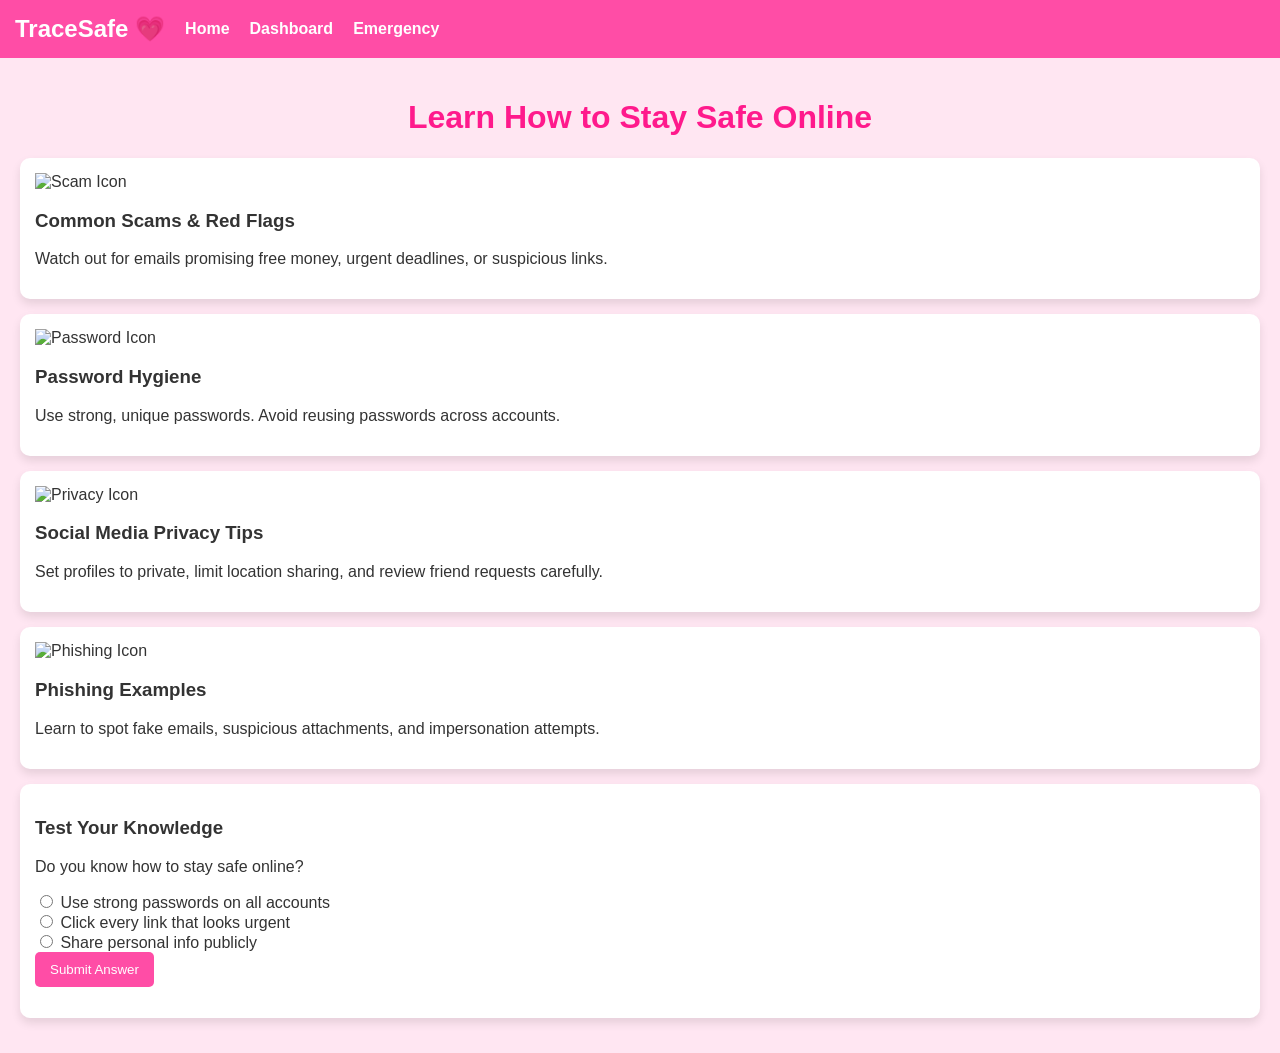
==== education.html @ 44fb7d3f "education.html" ====
<!DOCTYPE html>
<html>
<head>
  <title>TraceSafe Education</title>
  <link rel="stylesheet" href="style.css">
  <script src="script.js" defer></script>
</head>
<body>
  <nav>
    <h2>TraceSafe 💗</h2>
    <a href="index.html">Home</a>
    <a href="dashboard.html">Dashboard</a>
    <a href="emergency.html">Emergency</a>
  </nav>

  <div class="container">
    <h1>Learn How to Stay Safe Online</h1>

    <div class="card">
      <img src="https://via.placeholder.com/50?text=⚠️" alt="Scam Icon">
      <h3>Common Scams & Red Flags</h3>
      <p>Watch out for emails promising free money, urgent deadlines, or suspicious links.</p>
    </div>

    <div class="card">
      <img src="https://via.placeholder.com/50?text=🔑" alt="Password Icon">
      <h3>Password Hygiene</h3>
      <p>Use strong, unique passwords. Avoid reusing passwords across accounts.</p>
    </div>

    <div class="card">
      <img src="https://via.placeholder.com/50?text=📱" alt="Privacy Icon">
      <h3>Social Media Privacy Tips</h3>
      <p>Set profiles to private, limit location sharing, and review friend requests carefully.</p>
    </div>

    <div class="card">
      <img src="https://via.placeholder.com/50?text=✉️" alt="Phishing Icon">
      <h3>Phishing Examples</h3>
      <p>Learn to spot fake emails, suspicious attachments, and impersonation attempts.</p>
    </div>

    <div class="card">
      <h3>Test Your Knowledge</h3>
      <p>Do you know how to stay safe online?</p>
      <label><input type="radio" name="quiz" value="correct"> Use strong passwords on all accounts</label><br>
      <label><input type="radio" name="quiz" value="wrong"> Click every link that looks urgent</label><br>
      <label><input type="radio" name="quiz" value="wrong"> Share personal info publicly</label><br>
      <button onclick="checkQuiz()">Submit Answer</button>
      <p id="quizResult"></p>
    </div>
  </div>
</body>
</html>
---- style.css ----
body {
  font-family: Arial, sans-serif;
  background-color: #ffe6f2;
  color: #333;
  margin: 0;
  padding: 0;
}

nav {
  background-color: #ff4da6;
  padding: 15px;
  display: flex;
  gap: 20px;
  align-items: center;
}

nav h2 {
  color: #fff;
  margin: 0;
}

nav a {
  color: #fff;
  text-decoration: none;
  font-weight: bold;
}

.container {
  padding: 20px;
}

h1 {
  text-align: center;
  color: #ff1a8c;
}

.card {
  background-color: #fff;
  border-radius: 10px;
  padding: 15px;
  margin: 15px 0;
  box-shadow: 0 5px 10px rgba(0,0,0,0.1);
}

.card img {
  display: block;
  margin: 0 auto 10px auto;
}

.card:hover {
  transform: scale(1.03);
  box-shadow: 0 10px 20px rgba(0,0,0,0.2);
  transition: all 0.3s ease;
}

#quizResult {
  font-weight: bold;
  margin-top: 10px;
  color: #ff4da6;
}

input[type="text"] {
  width: 100%;
  padding: 10px;
  margin: 10px 0;
  border-radius: 5px;
  border: 1px solid #ccc;
}

button {
  background-color: #ff4da6;
  color: #fff;
  border: none;
  padding: 10px 15px;
  border-radius: 5px;
  cursor: pointer;
}

button:hover {
  background-color: #ff1a8c;
}
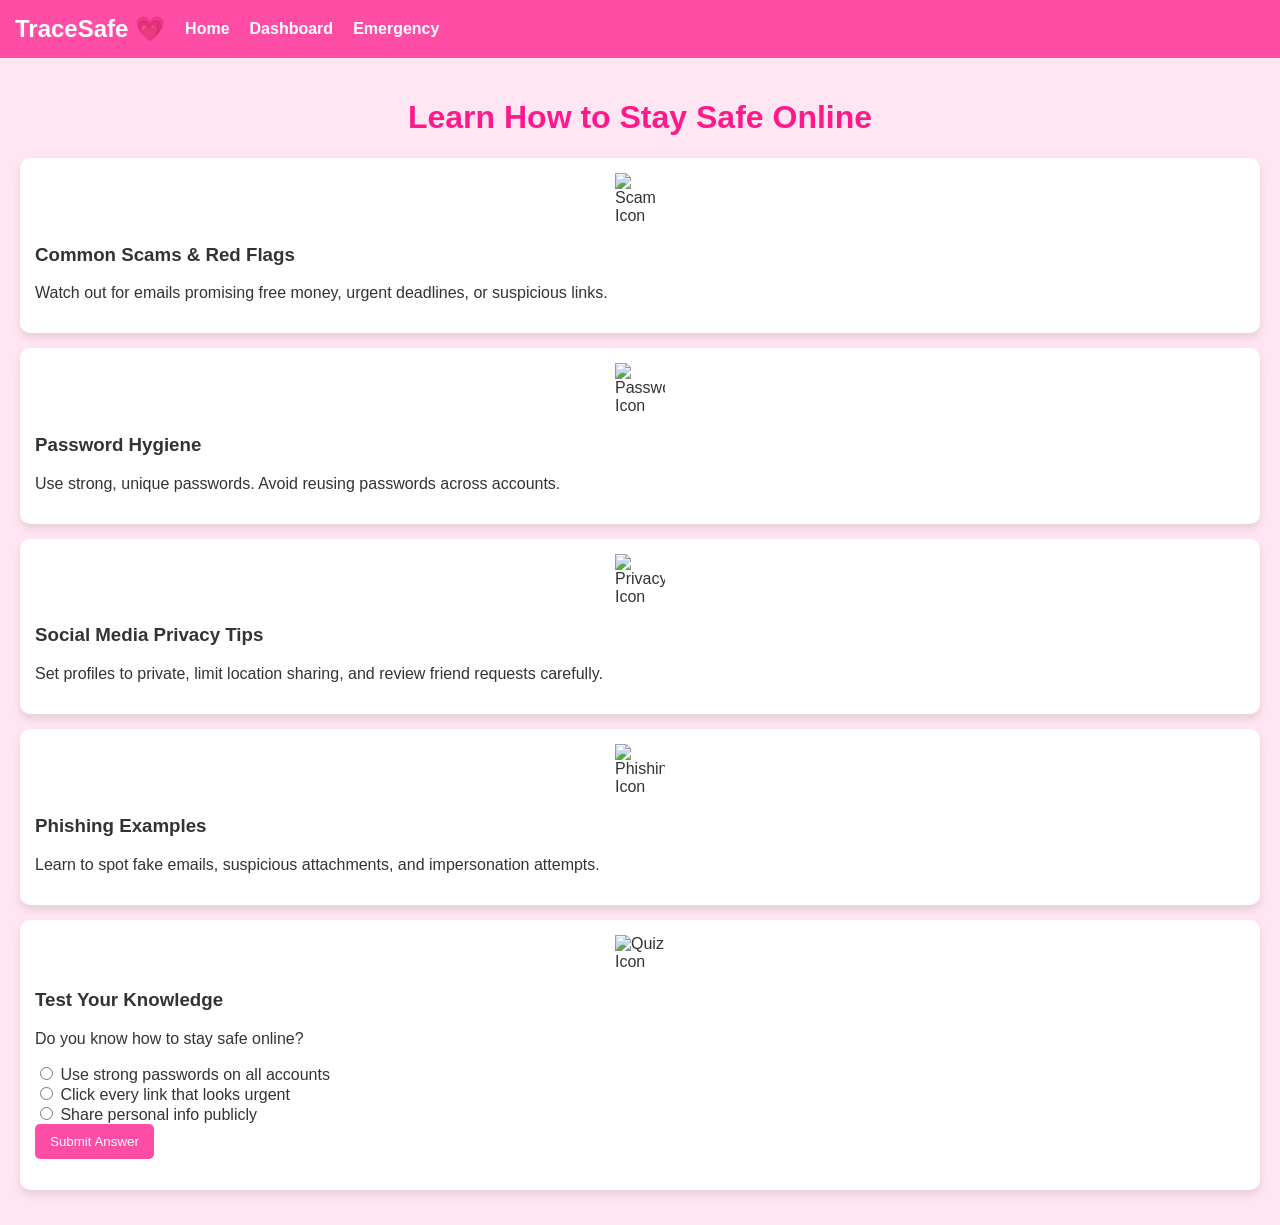
==== commit c7bb69b2: "education.html" ====
--- a/education.html
+++ b/education.html
@@ -17,30 +17,31 @@
     <h1>Learn How to Stay Safe Online</h1>
 
     <div class="card">
-      <img src="https://via.placeholder.com/50?text=⚠️" alt="Scam Icon">
+      <img src="https://cdn-icons-png.flaticon.com/512/616/616408.png" alt="Scam Icon" width="50">
       <h3>Common Scams & Red Flags</h3>
       <p>Watch out for emails promising free money, urgent deadlines, or suspicious links.</p>
     </div>
 
     <div class="card">
-      <img src="https://via.placeholder.com/50?text=🔑" alt="Password Icon">
+      <img src="https://cdn-icons-png.flaticon.com/512/3064/3064197.png" alt="Password Icon" width="50">
       <h3>Password Hygiene</h3>
       <p>Use strong, unique passwords. Avoid reusing passwords across accounts.</p>
     </div>
 
     <div class="card">
-      <img src="https://via.placeholder.com/50?text=📱" alt="Privacy Icon">
+      <img src="https://cdn-icons-png.flaticon.com/512/747/747376.png" alt="Privacy Icon" width="50">
       <h3>Social Media Privacy Tips</h3>
       <p>Set profiles to private, limit location sharing, and review friend requests carefully.</p>
     </div>
 
     <div class="card">
-      <img src="https://via.placeholder.com/50?text=✉️" alt="Phishing Icon">
+      <img src="https://cdn-icons-png.flaticon.com/512/2910/2910766.png" alt="Phishing Icon" width="50">
       <h3>Phishing Examples</h3>
       <p>Learn to spot fake emails, suspicious attachments, and impersonation attempts.</p>
     </div>
 
     <div class="card">
+      <img src="https://cdn-icons-png.flaticon.com/512/190/190411.png" alt="Quiz Icon" width="50">
       <h3>Test Your Knowledge</h3>
       <p>Do you know how to stay safe online?</p>
       <label><input type="radio" name="quiz" value="correct"> Use strong passwords on all accounts</label><br>
